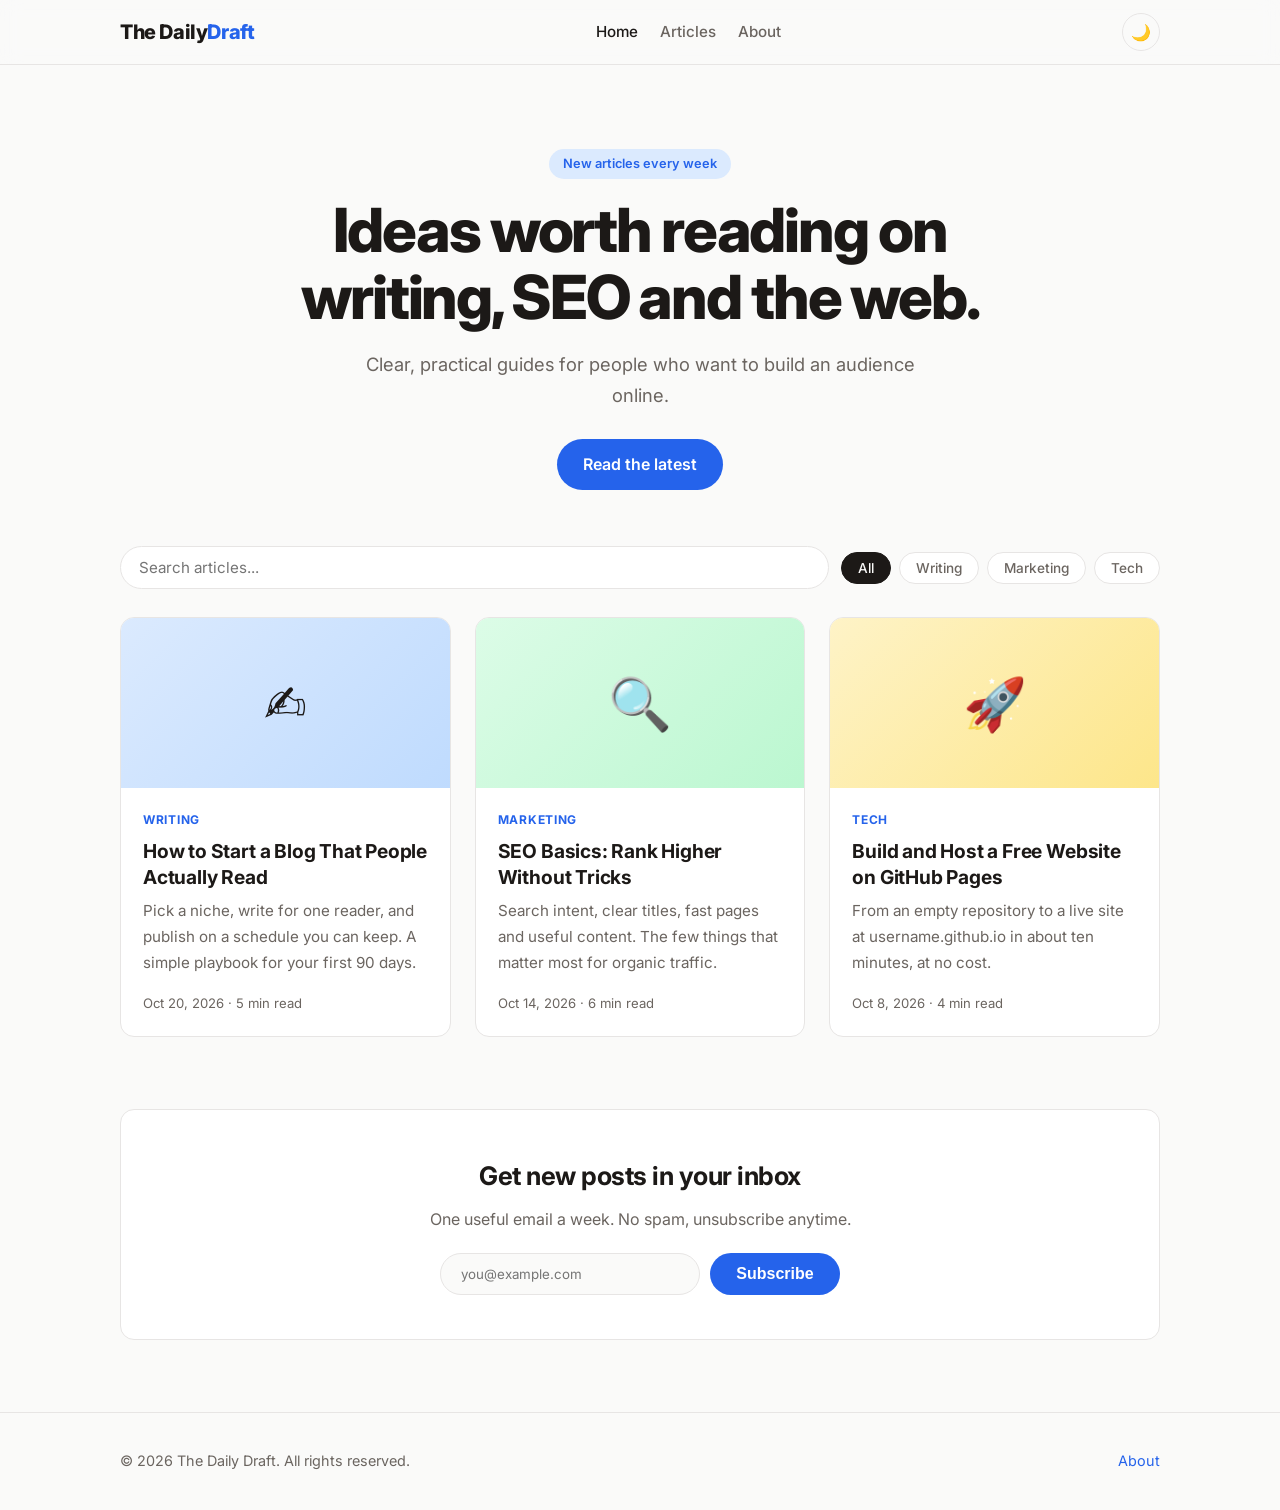
==== index.html @ 44681354 "Add files via upload" ====
<!doctype html>
<html lang="en">
<head>
<meta charset="utf-8">
<meta name="viewport" content="width=device-width,initial-scale=1">
<title>The Daily Draft | Ideas on writing, SEO and the web</title>
<meta name="description" content="Practical articles on writing, SEO and building for the web.">
<meta property="og:title" content="The Daily Draft">
<meta property="og:description" content="Practical articles on writing, SEO and building for the web.">
<meta property="og:type" content="website">
<link rel="preconnect" href="https://fonts.googleapis.com">
<link href="https://fonts.googleapis.com/css2?family=Inter:wght@400;500;600;700;800&family=Merriweather:wght@400;700&display=swap" rel="stylesheet">
<link rel="stylesheet" href="style.css">
</head>
<body data-root="">
<header class="site-header">
  <div class="container nav">
    <a class="logo" href="index.html">The Daily<span>Draft</span></a>
    <ul class="nav-links" id="navLinks">
      <li><a class="active" href="index.html">Home</a></li>
      <li><a href="index.html#posts">Articles</a></li>
      <li><a href="about.html">About</a></li>
    </ul>
    <div>
      <button class="icon-btn" id="themeBtn" aria-label="Toggle dark mode">🌙</button>
      <button class="icon-btn menu-btn" id="menuBtn" aria-label="Menu">☰</button>
    </div>
  </div>
</header>

<main class="container">
  <section class="hero">
    <span class="eyebrow">New articles every week</span>
    <h1>Ideas worth reading on writing, SEO and the web.</h1>
    <p>Clear, practical guides for people who want to build an audience online.</p>
    <a class="btn" href="#posts">Read the latest</a>
  </section>

  <section id="posts">
    <div class="controls">
      <input class="search" id="search" type="search" placeholder="Search articles..." aria-label="Search articles">
      <div class="chips" id="chips"></div>
    </div>
    <div class="grid" id="grid"></div>
  </section>

  <section class="newsletter">
    <h2>Get new posts in your inbox</h2>
    <p>One useful email a week. No spam, unsubscribe anytime.</p>
    <form id="newsletter">
      <input type="email" required placeholder="you@example.com" aria-label="Email address">
      <button class="btn" type="submit">Subscribe</button>
    </form>
  </section>
</main>

<footer class="site-footer">
  <div class="container footer-inner">
    <span>© <span id="year">2026</span> The Daily Draft. All rights reserved.</span>
    <span><a href="about.html">About</a></span>
  </div>
</footer>
<script src="script.js"></script>
</body>
</html>
---- style.css ----
:root{
  --bg:#fafaf9;--surface:#ffffff;--text:#1c1917;--muted:#6b6560;--border:#e7e5e4;
  --accent:#2563eb;--accent-soft:#dbeafe;--radius:14px;
  --font:"Inter",system-ui,-apple-system,"Segoe UI",Roboto,sans-serif;
  --serif:"Merriweather",Georgia,serif;
}
[data-theme="dark"]{
  --bg:#0c0a09;--surface:#1c1917;--text:#f5f5f4;--muted:#a8a29e;--border:#292524;
  --accent:#60a5fa;--accent-soft:#1e3a8a;
}
*{box-sizing:border-box;margin:0;padding:0}
html{scroll-behavior:smooth}
body{font-family:var(--font);background:var(--bg);color:var(--text);line-height:1.7;-webkit-font-smoothing:antialiased;transition:background .2s,color .2s}
a{color:var(--accent);text-decoration:none}
a:hover{text-decoration:underline}
.container{max-width:1080px;margin:0 auto;padding:0 20px}

/* header */
.site-header{position:sticky;top:0;z-index:10;background:color-mix(in srgb,var(--bg) 85%,transparent);backdrop-filter:blur(10px);border-bottom:1px solid var(--border)}
.nav{display:flex;align-items:center;justify-content:space-between;height:64px}
.logo{font-weight:800;font-size:1.25rem;color:var(--text);letter-spacing:-.02em}
.logo span{color:var(--accent)}
.nav-links{display:flex;align-items:center;gap:22px;list-style:none}
.nav-links a{color:var(--muted);font-weight:500;font-size:.95rem}
.nav-links a:hover,.nav-links a.active{color:var(--text);text-decoration:none}
.icon-btn{background:none;border:1px solid var(--border);color:var(--text);width:38px;height:38px;border-radius:50%;cursor:pointer;font-size:1rem}
.menu-btn{display:none}

/* hero */
.hero{padding:84px 0 56px;text-align:center}
.eyebrow{display:inline-block;background:var(--accent-soft);color:var(--accent);padding:4px 14px;border-radius:99px;font-size:.8rem;font-weight:600;margin-bottom:18px}
.hero h1{font-size:clamp(2.2rem,6vw,3.8rem);line-height:1.1;letter-spacing:-.035em;font-weight:800;max-width:780px;margin:0 auto 18px}
.hero p{color:var(--muted);font-size:1.15rem;max-width:580px;margin:0 auto 28px}
.btn{display:inline-block;background:var(--accent);color:#fff;padding:12px 26px;border-radius:99px;font-weight:600;border:none;cursor:pointer;font-size:1rem}
.btn:hover{text-decoration:none;opacity:.9}

/* controls */
.controls{display:flex;flex-wrap:wrap;gap:12px;align-items:center;justify-content:space-between;margin-bottom:28px}
.search{flex:1;min-width:220px;padding:11px 18px;border-radius:99px;border:1px solid var(--border);background:var(--surface);color:var(--text);font-size:.95rem;font-family:inherit}
.search:focus{outline:2px solid var(--accent);outline-offset:1px}
.chips{display:flex;flex-wrap:wrap;gap:8px}
.chip{padding:7px 16px;border-radius:99px;border:1px solid var(--border);background:var(--surface);color:var(--muted);cursor:pointer;font-size:.85rem;font-weight:500;font-family:inherit}
.chip.active{background:var(--text);color:var(--bg);border-color:var(--text)}

/* cards */
.grid{display:grid;grid-template-columns:repeat(auto-fill,minmax(310px,1fr));gap:24px;margin-bottom:72px}
.card{background:var(--surface);border:1px solid var(--border);border-radius:var(--radius);overflow:hidden;display:flex;flex-direction:column;transition:transform .2s,box-shadow .2s}
.card:hover{transform:translateY(-4px);box-shadow:0 14px 30px rgba(0,0,0,.08)}
.card-img{height:170px;display:flex;align-items:center;justify-content:center;font-size:3.2rem}
.card-body{padding:22px;display:flex;flex-direction:column;flex:1}
.tag{font-size:.75rem;font-weight:700;text-transform:uppercase;letter-spacing:.06em;color:var(--accent);margin-bottom:8px}
.card h3{font-size:1.2rem;line-height:1.35;margin-bottom:8px;letter-spacing:-.01em}
.card h3 a{color:var(--text)}
.card p{color:var(--muted);font-size:.95rem;flex:1}
.meta{margin-top:16px;font-size:.82rem;color:var(--muted)}
.empty{grid-column:1/-1;text-align:center;color:var(--muted);padding:40px 0}

/* article */
.article{max-width:720px;margin:0 auto;padding:56px 20px 40px}
.article .tag{display:block}
.article h1{font-size:clamp(2rem,5vw,2.9rem);line-height:1.15;letter-spacing:-.03em;margin:6px 0 14px}
.article .meta{margin:0 0 32px;padding-bottom:24px;border-bottom:1px solid var(--border)}
.article h2{font-size:1.5rem;margin:36px 0 12px;letter-spacing:-.02em}
.article p,.article li{font-family:var(--serif);font-size:1.06rem;margin-bottom:18px}
.article ul,.article ol{padding-left:24px;margin-bottom:18px}
.article blockquote{border-left:4px solid var(--accent);padding:4px 20px;margin:26px 0;color:var(--muted);font-style:italic;font-family:var(--serif)}
.article code{background:var(--accent-soft);color:var(--accent);padding:2px 7px;border-radius:6px;font-size:.9em}
.article pre{background:#0c0a09;color:#e7e5e4;padding:18px;border-radius:12px;overflow-x:auto;margin-bottom:22px;font-size:.9rem}
.article pre code{background:none;color:inherit;padding:0}
.progress{position:fixed;top:0;left:0;height:3px;background:var(--accent);width:0;z-index:20}
.back{display:inline-block;margin:28px 0 0;font-weight:600;font-size:.9rem}

/* newsletter + footer */
.newsletter{background:var(--surface);border:1px solid var(--border);border-radius:var(--radius);padding:44px 24px;text-align:center;margin-bottom:72px}
.newsletter h2{font-size:1.6rem;margin-bottom:8px;letter-spacing:-.02em}
.newsletter p{color:var(--muted);margin-bottom:20px}
.newsletter form{display:flex;gap:10px;justify-content:center;flex-wrap:wrap}
.newsletter input{padding:12px 20px;border-radius:99px;border:1px solid var(--border);background:var(--bg);color:var(--text);min-width:260px;font-family:inherit}
.site-footer{border-top:1px solid var(--border);padding:36px 0;color:var(--muted);font-size:.9rem}
.footer-inner{display:flex;flex-wrap:wrap;justify-content:space-between;gap:12px}

/* about */
.about{max-width:720px;margin:0 auto;padding:64px 20px}
.about h1{font-size:2.6rem;letter-spacing:-.03em;margin-bottom:18px}
.about p{margin-bottom:18px;font-size:1.05rem;color:var(--muted)}

@media(max-width:720px){
  .menu-btn{display:inline-block}
  .nav-links{display:none;position:absolute;top:64px;left:0;right:0;flex-direction:column;align-items:flex-start;background:var(--bg);border-bottom:1px solid var(--border);padding:18px 20px}
  .nav-links.open{display:flex}
  .hero{padding:56px 0 36px}
}
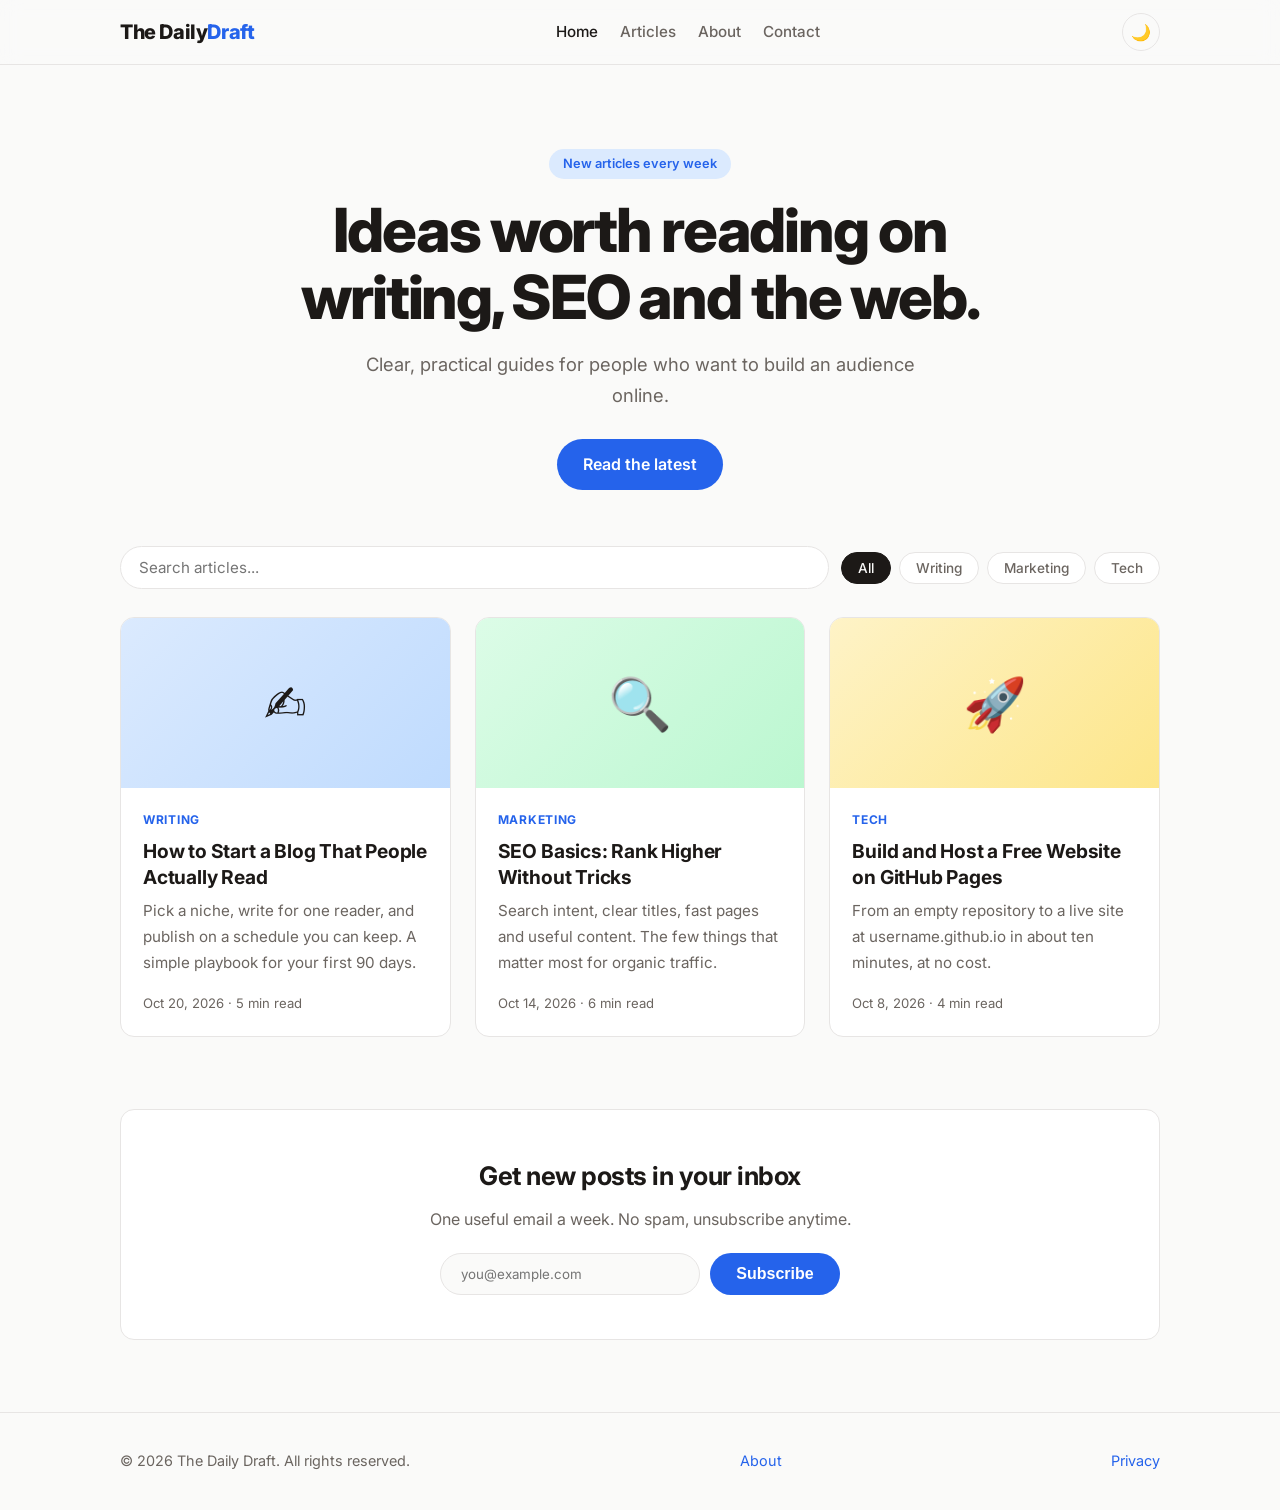
==== commit eb95ceba: "Add contact and privacy pages, nav links, .nojekyll Co-Authored-By: Claude Sonnet 5.5 <noreply@anthr" ====
--- a/index.html
+++ b/index.html
@@ -20,6 +20,7 @@
       <li><a class="active" href="index.html">Home</a></li>
       <li><a href="index.html#posts">Articles</a></li>
       <li><a href="about.html">About</a></li>
+      <li><a href="contact.html">Contact</a></li>
     </ul>
     <div>
       <button class="icon-btn" id="themeBtn" aria-label="Toggle dark mode">🌙</button>
@@ -58,6 +59,7 @@
   <div class="container footer-inner">
     <span>© <span id="year">2026</span> The Daily Draft. All rights reserved.</span>
     <span><a href="about.html">About</a></span>
+    <span><a href="privacy.html">Privacy</a></span>
   </div>
 </footer>
 <script src="script.js"></script>
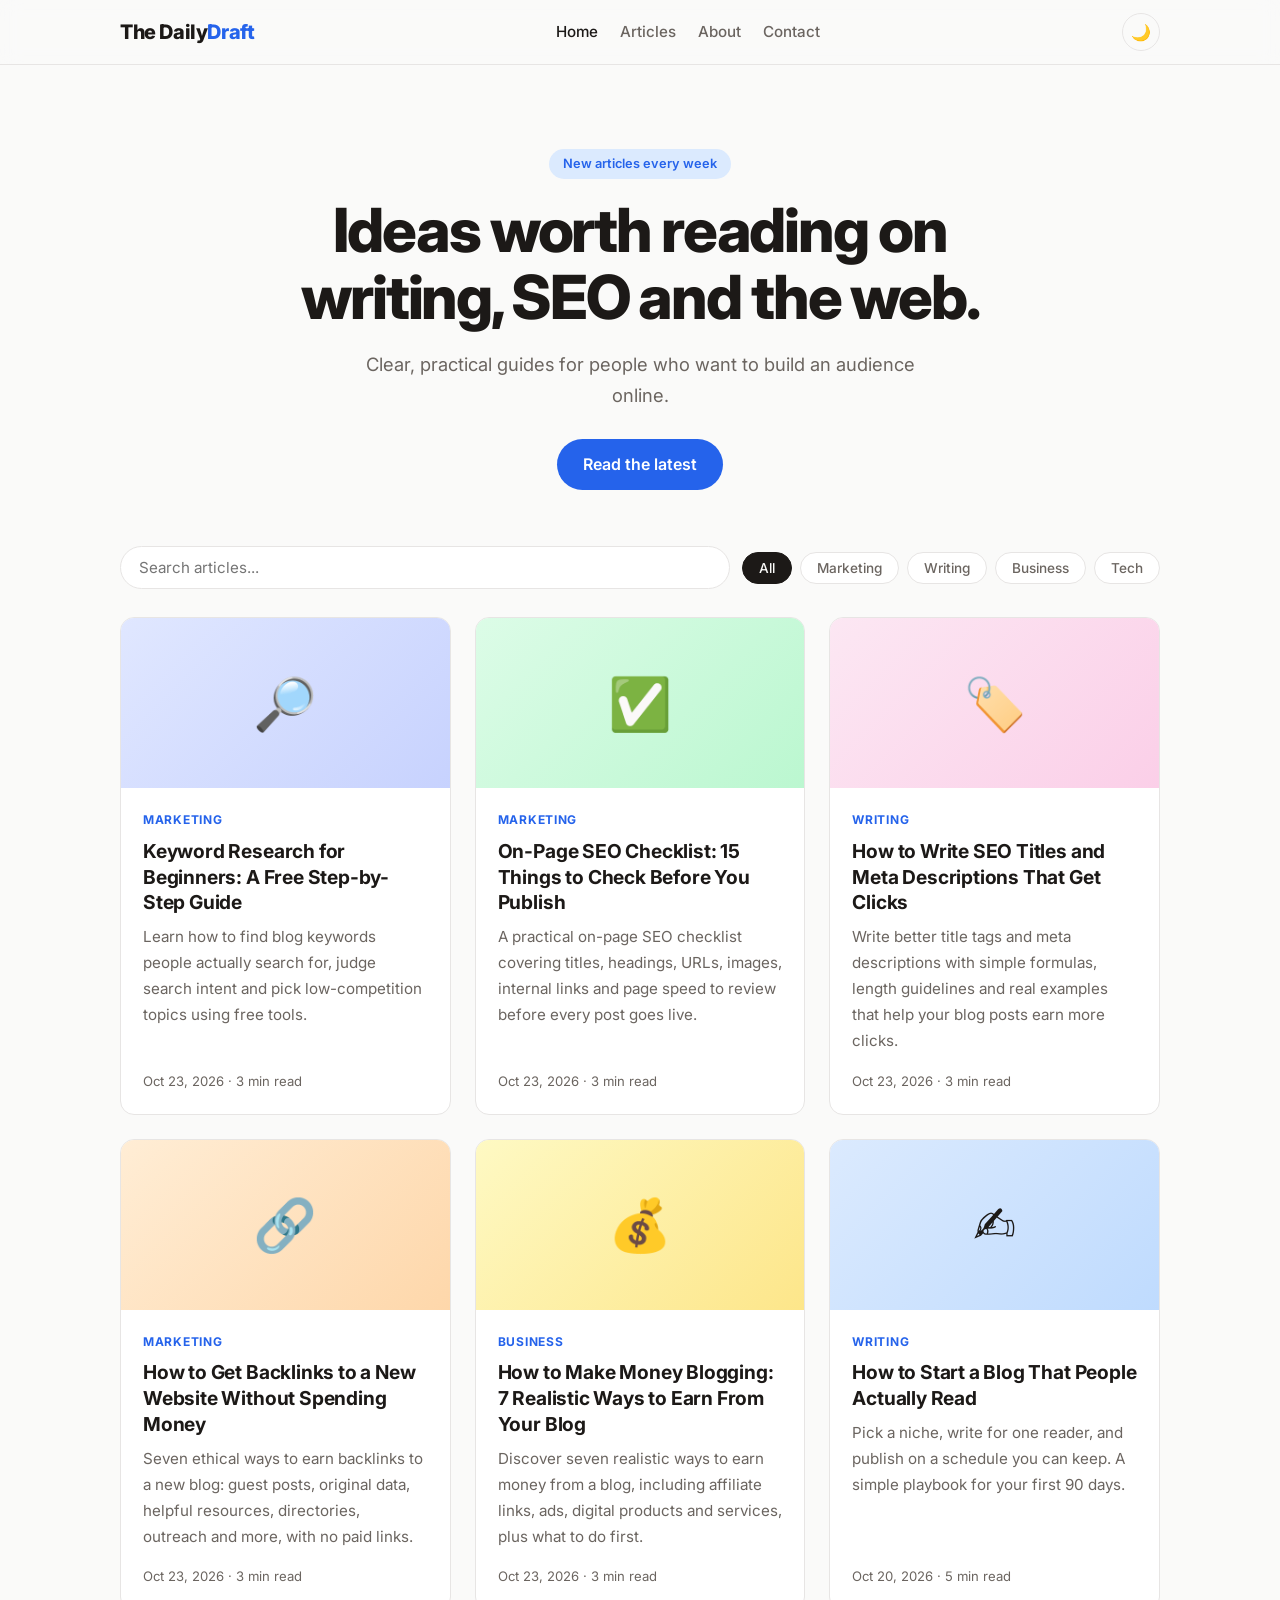
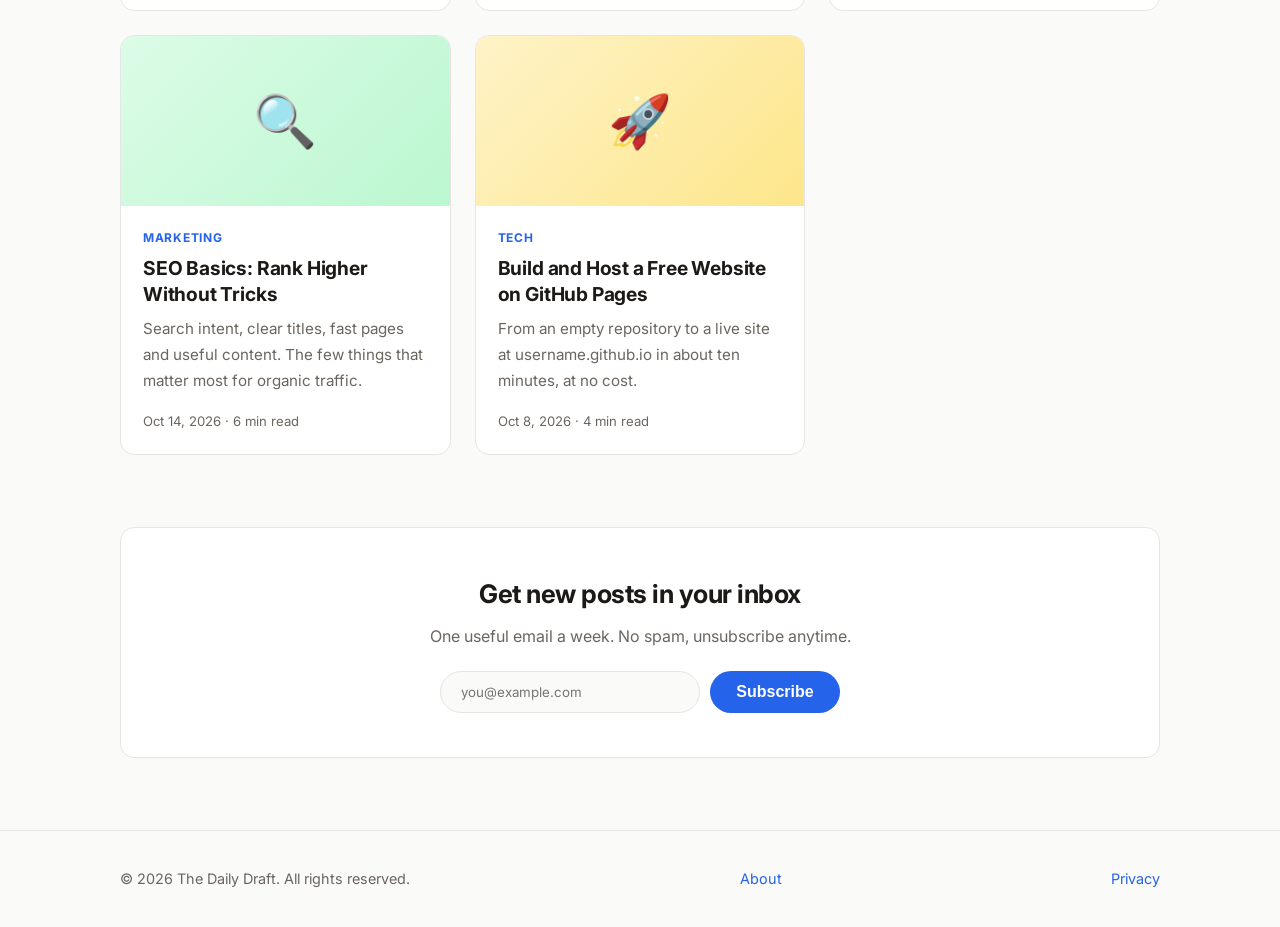
==== commit e42805cb: "Add 5 SEO blog posts, sitemap, canonical/OG tags and structured data Co-Authored-By: Claude Sonnet 5" ====
--- a/index.html
+++ b/index.html
@@ -5,6 +5,17 @@
 <meta name="viewport" content="width=device-width,initial-scale=1">
 <title>The Daily Draft | Ideas on writing, SEO and the web</title>
 <meta name="description" content="Practical articles on writing, SEO and building for the web.">
+<meta name="robots" content="index,follow,max-image-preview:large">
+<link rel="canonical" href="https://infohumseo-crypto.github.io/news-hub/">
+<meta property="og:type" content="website">
+<meta property="og:site_name" content="The Daily Draft">
+<meta property="og:title" content="The Daily Draft | Ideas on writing, SEO and the web">
+<meta property="og:description" content="Practical articles on writing, SEO and building for the web.">
+<meta property="og:url" content="https://infohumseo-crypto.github.io/news-hub/">
+<meta name="twitter:card" content="summary">
+<meta name="twitter:title" content="The Daily Draft | Ideas on writing, SEO and the web">
+<meta name="twitter:description" content="Practical articles on writing, SEO and building for the web.">
+<script type="application/ld+json">{"@context": "https://schema.org", "@type": "WebSite", "name": "The Daily Draft", "url": "https://infohumseo-crypto.github.io/news-hub/", "inLanguage": "en"}</script>
 <meta property="og:title" content="The Daily Draft">
 <meta property="og:description" content="Practical articles on writing, SEO and building for the web.">
 <meta property="og:type" content="website">
--- a/style.css
+++ b/style.css
@@ -90,3 +90,13 @@
   .nav-links.open{display:flex}
   .hero{padding:56px 0 36px}
 }
+
+/* table of contents + related */
+.toc{background:var(--surface);border:1px solid var(--border);border-radius:var(--radius);padding:18px 22px;margin:0 0 30px}
+.toc ul{list-style:none;padding:0;margin:10px 0 0}
+.toc li{font-family:var(--font);font-size:.95rem;margin:0 0 6px}
+.related{margin-top:48px;padding-top:24px;border-top:1px solid var(--border)}
+.related h2{margin-top:0}
+.related ul{list-style:none;padding:0}
+.related li{font-family:var(--font);margin-bottom:10px}
+.article h2{scroll-margin-top:84px}
